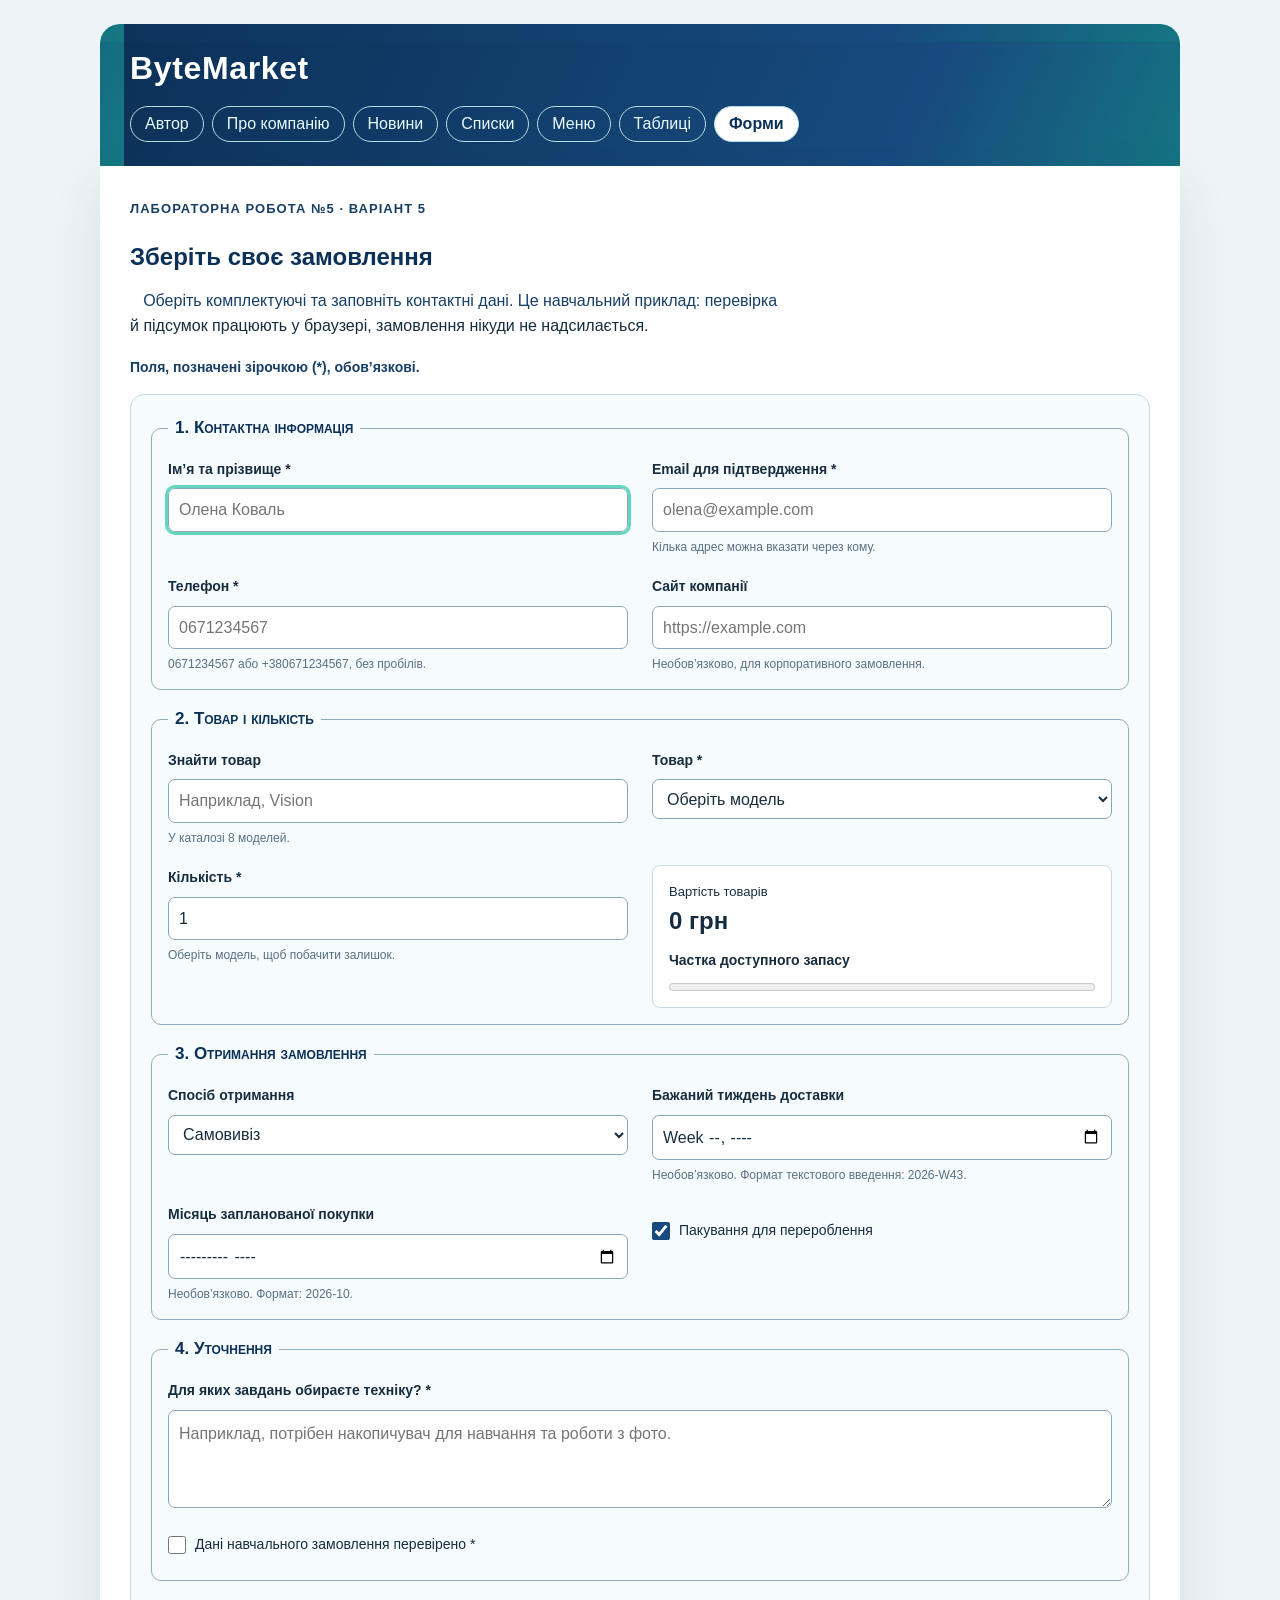
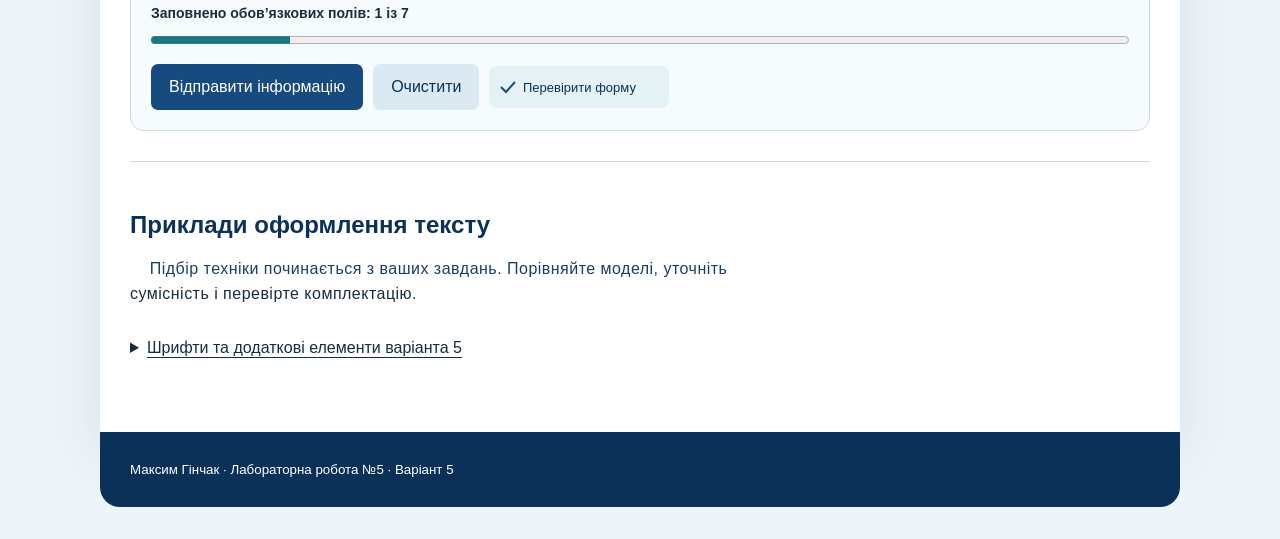
==== forms.html @ 2378c134 "Add lab 5 variant 5 forms, validation and report" ====
<!DOCTYPE html>
<html lang="uk">
<head>
  <meta charset="UTF-8">
  <meta name="author" content="Максим Гінчак">
  <meta name="description" content="Форма замовлення ByteMarket. Лабораторна робота №5, варіант 5.">
  <meta name="viewport" content="width=device-width, initial-scale=1.0">
  <title>ByteMarket — форми замовлення</title>
  <link rel="icon" href="assets/images/favicon.svg" type="image/svg+xml">
  <link rel="stylesheet" href="assets/css/styles.css">
  <link rel="stylesheet" href="assets/css/forms.css">
  <script src="assets/js/forms.js" defer></script>
</head>
<body>
  <header class="site-header">
    <h1>ByteMarket</h1>
    <nav aria-label="Головна навігація">
      <a href="index.html">Автор</a>
      <a href="company.html">Про компанію</a>
      <a href="news.html">Новини</a>
      <a href="lists.html">Списки</a>
      <a href="menu.html">Меню</a>
      <a href="tables.html">Таблиці</a>
      <a href="forms.html" class="active" aria-current="page">Форми</a>
    </nav>
  </header>
  <main class="site-main">
    <section class="content-section" aria-labelledby="forms-title">
      <p class="eyebrow">Лабораторна робота №5 · Варіант 5</p>
      <h2 id="forms-title">Зберіть своє замовлення</h2>
      <p class="form-intro">Оберіть комплектуючі та заповніть контактні дані. Це навчальний приклад: перевірка й підсумок працюють у браузері, замовлення нікуди не надсилається.</p>
      <p class="required-note">Поля, позначені зірочкою (*), обов’язкові.</p>
      <noscript><p>Для локальної перевірки та підсумку увімкніть JavaScript. Без нього кнопки надсилання вимкнені.</p></noscript>
      <form id="order-form" name="order" autocomplete="on" action="#" class="order-form" dir="ltr" style="font-style: normal;" lang="uk">
        <fieldset id="contact-fields">
          <legend lang="uk" title="Контактні дані покупця" dir="ltr">1. Контактна інформація</legend>
          <div class="form-grid">
            <div class="field"><label id="customer-label" for="customer" form="order-form" title="Від 2 до 80 символів">Ім’я та прізвище *</label>
              <input id="customer" name="customer" type="text" required minlength="2" maxlength="80" autocomplete="name" autofocus style="font-weight: 400;" placeholder="Олена Коваль"></div>
            <div class="field"><label for="email">Email для підтвердження *</label>
              <input id="email" name="email" type="email" multiple required autocomplete="email" maxlength="160" placeholder="olena@example.com" aria-describedby="email-hint">
              <small id="email-hint">Кілька адрес можна вказати через кому.</small></div>
            <div class="field"><label for="phone">Телефон *</label>
              <input id="phone" name="phone" type="tel" required autocomplete="tel" maxlength="13" pattern="(\+380|0)[0-9]{9}" placeholder="0671234567" aria-describedby="phone-hint">
              <small id="phone-hint">0671234567 або +380671234567, без пробілів.</small></div>
            <div class="field"><label for="website">Сайт компанії</label>
              <input id="website" name="website" type="url" autocomplete="url" maxlength="200" placeholder="https://example.com">
              <small>Необов’язково, для корпоративного замовлення.</small></div>
          </div>
        </fieldset>
        <fieldset id="product-fields">
          <legend lang="uk" title="Вибір товару та кількості" dir="ltr">2. Товар і кількість</legend>
          <div class="form-grid">
            <div class="field"><label for="product-search">Знайти товар</label>
              <input id="product-search" name="search" type="search" maxlength="60" placeholder="Наприклад, Vision" aria-describedby="search-status">
              <small id="search-status" role="status">У каталозі 8 моделей.</small></div>
            <div class="field"><label for="product">Товар *</label>
              <select id="product" name="product" required>
                <option value="" selected>Оберіть модель</option>
                <optgroup label="Графічні адаптери" style="font-style: normal;" class="product-group" id="gpu-options">
                  <option value="vision" data-price="8900" data-stock="12">BM Vision 8G — 8 900 грн</option>
                  <option value="vision-kit" data-price="9150" data-stock="8">BM Vision 8G + HDMI — 9 150 грн</option>
                </optgroup>
                <optgroup label="Накопичувачі">
                  <option value="swift" data-price="2600" data-stock="20">BM Swift 1TB — 2 600 грн</option>
                  <option value="archive" data-price="2100" data-stock="15">BM Archive 2TB — 2 100 грн</option>
                </optgroup>
                <optgroup label="Оптичні приводи">
                  <option value="disc" data-price="850" data-stock="6">BM Disc RW — 850 грн</option>
                  <option value="portable" data-price="1200" data-stock="10">BM Disc Portable — 1 200 грн</option>
                </optgroup>
                <optgroup label="Аксесуари">
                  <option value="mouse" data-price="450" data-stock="30">BM Click Pro — 450 грн</option>
                  <option value="keyboard" data-price="650" data-stock="25">BM Type Classic — 650 грн</option>
                </optgroup>
              </select></div>
            <div class="field"><label for="quantity">Кількість *</label>
              <input id="quantity" name="quantity" type="number" value="1" min="1" max="30" step="1" required aria-describedby="stock-hint">
              <small id="stock-hint">Оберіть модель, щоб побачити залишок.</small></div>
            <div class="field total-card"><span>Вартість товарів</span><output id="total" for="product quantity" form="order-form">0 грн</output>
              <label for="stock-meter">Частка доступного запасу</label>
              <meter id="stock-meter" class="stock-meter" title="Кількість замовлених одиниць відносно залишку" max="30" min="0" high="24" low="1" optimum="1" value="0">0 із 30</meter>
            </div>
          </div>
        </fieldset>
        <fieldset id="delivery-fields">
          <legend lang="uk" title="Бажані строки та спосіб отримання" dir="ltr">3. Отримання замовлення</legend>
          <div class="form-grid">
            <div class="field"><label for="delivery-method">Спосіб отримання</label>
              <select id="delivery-method" name="delivery"><option value="pickup">Самовивіз</option><option value="post">Поштове відділення</option><option value="courier">Кур’єр</option></select></div>
            <div class="field"><label for="delivery-week">Бажаний тиждень доставки</label>
              <input id="delivery-week" name="week" type="week"><small>Необов’язково. Формат текстового введення: 2026-W43.</small></div>
            <div class="field"><label for="purchase-month">Місяць запланованої покупки</label>
              <input id="purchase-month" name="month" type="month"><small>Необов’язково. Формат: 2026-10.</small></div>
            <div class="field"><label class="check-label" for="packaging"><input id="packaging" name="packaging" type="checkbox" value="recyclable" checked> Пакування для перероблення</label></div>
          </div>
        </fieldset>
        <fieldset id="request-fields">
          <legend lang="uk" title="Побажання до замовлення" dir="ltr">4. Уточнення</legend>
          <label for="request">Для яких завдань обираєте техніку? *</label>
          <textarea id="request" name="request" dirname="request.dir" lang="uk" title="Від 10 до 500 символів" required class="request-text" style="resize: vertical;" minlength="10" maxlength="500" rows="3" placeholder="Наприклад, потрібен накопичувач для навчання та роботи з фото."></textarea>
          <label class="check-label" for="confirmation"><input id="confirmation" name="confirmation" type="checkbox" value="confirmed" required> Дані навчального замовлення перевірено *</label>
        </fieldset>
        <div id="completion-panel" class="completion-panel">
          <label for="form-progress">Заповнено обов’язкових полів: <span id="progress-text">1 із 7</span></label>
          <progress max="7" id="form-progress" lang="uk" value="1">1 із 7</progress>
          <p id="validation-status" role="status" aria-live="polite"></p>
        </div>
        <div class="form-actions">
          <input id="submit-order" type="submit" value="Відправити інформацію" formtarget="_self" disabled>
          <button form="order-form" type="reset" name="clear">Очистити</button>
          <input id="preview-order" type="image" src="assets/images/check-order.svg" alt="Перевірити форму" width="180" height="42" formtarget="_self" disabled>
        </div>
      </form>
      <section id="order-result" class="order-result" aria-labelledby="result-title" hidden>
        <h3 id="result-title">Дані перевірено</h3>
        <p id="result-message"></p>
        <dl id="result-details"></dl>
      </section>
    </section>
    <section class="content-section typography-section" aria-labelledby="typography-title">
      <h2 id="typography-title">Приклади оформлення тексту</h2>
      <p class="typography-intro">Підбір техніки починається з ваших завдань. Порівняйте моделі, уточніть сумісність і перевірте комплектацію.</p>
      <details id="learning-details">
        <summary title="Приклади HTML і CSS варіанта 5" class="learning-summary" id="learning-summary">Шрифти та додаткові елементи варіанта 5</summary>
        <div id="typography-samples" class="typography-samples">
          <p class="family-sans">ByteMarket: sans-serif, вага 900.</p>
          <p class="family-lucida">ByteMarket: Lucida Sans Unicode, легший шрифт.</p>
          <p class="family-regular">ByteMarket: Lucida Sans Regular, small-caps.</p>
          <p class="family-geneva">ByteMarket: Geneva, semi-condensed.</p>
          <p class="family-narrow">ByteMarket: Arial Narrow, extra-expanded.</p>
          <p class="system-font">Шрифт системних піктограм: font: icon.</p>
          <pre class="preformatted-sample">Модель       Кількість
BM Vision    1</pre>
          <label for="operator-note">Службова примітка (лише для перегляду)</label>
          <textarea id="operator-note" disabled dirname="operator-note.dir" lang="uk" title="Недоступне для редагування поле" class="disabled-text" style="resize: none;" rows="2">Навчальний каталог. Дані вигадані.</textarea>
          <button form="order-form" type="button" name="unavailable" disabled>Недоступна дія</button>
          <p>Застарілий тег keygen наведено за умовою; сучасний браузер не створює через нього ключі.</p>
          <keygen id="legacy-keygen" dir="ltr" form="order-form" style="display: none;" lang="uk">
          <p class="legacy-speech">Звукові властивості попередніх версій CSS наведено в forms.css для навчального прикладу.</p>
        </div>
      </details>
    </section>
  </main>
  <footer class="site-footer"><small>Максим Гінчак · Лабораторна робота №5 · Варіант 5</small></footer>
</body>
</html>
---- assets/css/styles.css ----
/* Лабораторна робота №5, варіант 5. Спільне оформлення ByteMarket. */
:root {
  color-scheme: light;
  --ink: #172d3f;
  --blue: #174a7e;
  --blue-dark: #0c3158;
  --aqua: #67d6c0;
  --paper: #ffffff;
  --muted: #587083;
  --line: #c9d8e2;
}

html { scroll-behavior: smooth; }
body {
  box-sizing: border-box;
  width: min(100% - 32px, 1080px);
  min-width: 280px;
  min-height: 100vh;
  margin: 0 auto;
  padding: 24px 0 32px;
  color: var(--ink);
  background-color: #edf4f7;
  background-image: url("../images/graphics-card.jpg");
  background-attachment: scroll;
  background-position: right top;
  background-size: 0 0; /* Локальне зображення підключене, але не заважає читанню. */
  font-family: -apple-system, BlinkMacSystemFont, "Segoe UI", Arial, sans-serif;
  line-height: 160%;
  direction: ltr;
  unicode-bidi: normal;
}

.site-header,
.site-footer {
  padding: 24px 30px;
  color: white;
  background-color: var(--blue-dark);
}
.site-header {
  border-radius: 20px 20px 0 0;
  background-image: linear-gradient(115deg, #0c3158, #174a7e 72%, #157983);
  background-position: 24px 18px;
  background-attachment: scroll;
}
.site-header h1 { margin: 0 0 18px; color: white; letter-spacing: .02em; }
.site-footer { border-radius: 0 0 20px 20px; }
.site-footer a { color: white; }

nav { display: flex; flex-wrap: wrap; gap: 8px; }
nav a {
  display: inline;
  padding: 8px 14px;
  border: 1px solid #b6dce3;
  border-radius: 999px;
  color: #e9fbff;
  text-decoration: none;
  line-height: normal;
}
nav a.active { background: white; color: var(--blue-dark); font-weight: 700; }
nav a:hover, nav a:focus-visible { background: #d8f9f2; color: var(--blue-dark); outline: 2px solid var(--aqua); }

.site-main {
  padding: 30px;
  background: var(--paper);
  box-shadow: 0 18px 48px #163e591a;
}
.content-section { margin-bottom: 30px; }
.content-section + .content-section { border-top: 1px solid var(--line); padding-top: 28px; }
.content-section p { max-width: 74ch; }
.content-section p:first-line { color: #173f66; }
.intro-note:first-letter { color: #157983; font-size: 1.45em; font-weight: 700; }

h1, h2, h3, h4, h5 { line-height: 1.25; }
h2, h3, h4, h5 { color: var(--blue-dark); }
h2 { margin-bottom: 16px; }
section h2 + p { margin-top: 0; } /* сусідній селектор */
article p + p { padding-top: 5px; }
ul li:first-child { font-weight: 700; }
ul li:last-child { margin-bottom: 0; }
article:last-of-type { margin-bottom: 28px; }
:lang(uk) { quotes: "«" "»"; }

img { max-width: 100%; height: auto; }
.main-image {
  display: block;
  width: min(100%, 600px);
  max-height: 340px;
  object-fit: cover;
  object-position: center 42%;
  border: 3px solid #b6dce3;
  border-radius: 14px;
}
#news-image { height: 300px; }

/* Селектори атрибутів із завдання. */
img[alt] { background-color: #e8f1f5; }
a[href="company.html"] { text-underline-offset: 3px; }
article[class~="story"] { border-left-color: #157983; }
input:enabled, select:enabled, button:enabled { cursor: pointer; }
p:empty { display: none; }

.card, .news, .intro-note {
  padding: 18px 20px;
  border: 1px solid var(--line);
  border-radius: 12px;
  background-color: #f6fbfd;
}
.news {
  margin-bottom: 14px;
  border-left: 5px solid #157983;
  overflow: visible;
}
.news h2 { margin-top: 0; }
.news p:last-child { margin-bottom: 0; }
.news .new-label { color: var(--blue-dark) !important; }
#news-note { clear: left; }
#news-note::first-line { font-weight: 600; }

/* Таблиця каталогу й демонстрація груп відображення таблиці. */
table { width: 100%; border-collapse: collapse; }
thead { display: table-header-group; }
tfoot { display: table-footer-group; }
caption { margin-bottom: 10px; font-weight: 700; text-align: left; }
th, td { padding: 10px 12px; border: 1px solid var(--line); text-align: left; }
th { color: white; background: var(--blue); }
tbody tr:nth-child(even) { background: #f2f8fb; }

form {
  max-width: 760px;
  padding: 20px;
  border: 1px solid var(--line);
  border-radius: 14px;
  background: #f6fbfd;
}
fieldset { margin: 0 0 16px; padding: 16px; border: 1px dashed #90afc1; border-radius: 10px; }
fieldset:last-of-type { margin-bottom: 20px; }
legend { padding: 0 7px; color: var(--blue-dark); font-weight: 700; }
label { display: block; margin-bottom: 12px; font-weight: 600; }
label:last-child { margin-bottom: 0; }
input, select {
  box-sizing: border-box;
  display: block;
  width: 100%;
  max-width: 500px;
  min-height: 40px;
  margin-top: 5px;
  padding: 8px 10px;
  border: 1px solid #88a8bb;
  border-radius: 7px;
  color: var(--ink);
  background: white;
  font: inherit;
}
input:focus-visible, select:focus-visible { outline: 3px solid #67d6c0; outline-color: #67d6c0; }
button {
  padding: 10px 18px;
  border: 0;
  border-radius: 7px;
  color: white;
  background: var(--blue);
  font: inherit;
}
button:hover { background: var(--blue-dark); }

pre { max-width: 100%; padding: 15px; overflow: auto; background: #edf4f7; }
address { font-style: normal; }
:where(a, button) { outline-offset: 3px; }

/* Навчальна частина: решта значень варіанта 5 показана на реальних блоках.
   display: compact і run-in — застарілі значення; сучасний браузер їх ігнорує.
   Тому для відповідних елементів наступна декларація задає працездатну заміну. */
.legacy-compact { display: compact; display: inline; }
.legacy-run-in { display: run-in; display: inline; }
.inline-table-sample { display: inline-table; }
.static-sample { position: static; z-index: auto; }
.fixed-sample { position: fixed; right: 12px; bottom: 12px; }
.float-sample { float: left; margin-right: 12px; }
.float-reset { float: none; clear: none; }
.clear-left { clear: left; }
.bidi-sample { unicode-bidi: bidi-override; direction: ltr; }
.sizing-sample { width: 100%; min-width: 12rem; height: 40px; min-height: 2rem; }
.sizing-percent { height: 50%; min-height: 25%; }
.spacing-sample {
  margin-right: auto;
  margin-bottom: auto;
  margin-left: auto;
  padding-right: 8px;
  padding-bottom: 8px;
  padding-left: 8px;
}
.spacing-fixed { margin-right: 10px; margin-bottom: 10px; margin-left: 10px; }
.border-thin { border-width: thin; border-right-width: thin; border-left-width: thin; }
.border-sized {
  border-width: 2px;
  border-right-width: 3px;
  border-left-width: 3px;
  border-bottom-color: #67d6c0;
  border-right-color: #174a7e;
  border-left-color: #174a7e;
}
.border-none { border-style: none; border-top-style: none; border-right-style: none; }
.border-groove { border-style: groove; border-top-style: groove; border-right-style: groove; }
.border-dashed { border-style: dashed; border-top-style: dashed; border-right-style: dashed; }
.border-ridge { border-style: ridge; border-top-style: ridge; border-right-style: ridge; }
.normal-line { line-height: normal; }
.percent-line { line-height: 150%; }
.align-baseline { vertical-align: baseline; }
.align-sub { vertical-align: sub; }
.align-text-bottom { vertical-align: text-bottom; }
.align-bottom { vertical-align: bottom; }
.scroll-sample { overflow: auto; }
.clip-sample { position: absolute; clip: rect(0, 100px, 30px, 0); }
.visible-sample { visibility: visible; }
.hidden-sample { visibility: hidden; }
.outline-sample { outline: 2px solid #67d6c0; outline-color: #67d6c0; }
.image-position-right { background-image: url("../images/graphics-card.jpg"); background-position: right; }
.image-position-percent { background-image: url("../images/graphics-card.jpg"); background-position: 25% 50%; }

@media (max-width: 660px) {
  body { width: 100%; padding: 0; }
  .site-header, .site-main, .site-footer { padding: 20px; border-radius: 0; }
  .site-main { overflow-x: auto; }
  th, td { padding: 8px; font-size: 14px; }
  nav a { display: inline-block; }
}

/* Оформлення, перенесене з HTML у спільний CSS. */
#author-title { text-align: center; }
.author-greeting { font-size: 18px; }
.author-interests { color: #333; }
.author-goals { font-size: 18px; text-align: left; }
.author-divider { height: 3px; border: 0; background-color: var(--blue); }
#company-quote { color: var(--blue); }
.new-label { color: var(--blue); font-weight: 700; }
#news-list { margin-top: 20px; }
#old-date { color: #777; }
#sale-name { font-size: 18px; }
.break-point { word-break: normal; }

/* Лабораторна №3: списки, меню та посилання. */
.eyebrow {
  margin: 0 0 8px;
  color: var(--muted);
  font-size: 13px;
  font-weight: 700;
  letter-spacing: .08em;
  text-transform: uppercase;
}

.catalog-list {
  list-style-type: square;
  list-style-image: url("../images/list-marker.svg");
  list-style-position: outside;
  padding-left: 28px;
}
.catalog-item { margin-bottom: 10px; padding-left: 7px; }
.catalog-item::marker { color: #157983; }

.steps-list { list-style: none; counter-reset: selection-step; padding-left: 0; }
.step-item {
  position: relative;
  min-height: 36px;
  margin: 0 0 14px;
  padding: 8px 10px 8px 52px;
  counter-increment: selection-step;
  background: #f6fbfd;
  border: 1px solid var(--line);
  border-radius: 9px;
}
.step-item::before {
  content: counter(selection-step);
  position: absolute;
  left: 12px;
  top: 6px;
  width: 30px;
  height: 30px;
  border-radius: 50%;
  color: white;
  background: var(--blue);
  text-align: center;
  line-height: 30px;
  font-weight: 700;
}
.terms-list { max-width: 800px; }
.terms-list dt { margin-top: 14px; color: var(--blue-dark); font-weight: 700; }
.terms-list dd { margin: 3px 0 0 22px; padding-bottom: 8px; border-bottom: 1px solid var(--line); }
.list-callout { padding: 16px 20px; border-left: 4px solid #157983; background: #f6fbfd; }
.list-callout h2 { margin-top: 0; }

.project-menu, .resource-menu {
  display: grid;
  gap: 10px;
  padding: 0;
  list-style: none;
}
.project-menu { grid-template-columns: repeat(auto-fit, minmax(180px, 1fr)); }
.project-menu li { margin: 0; }
.project-menu a, .resource-menu a {
  display: block;
  padding: 12px 15px;
  border: 1px solid var(--line);
  border-radius: 9px;
  background: #f6fbfd;
  color: var(--blue-dark);
  text-decoration: none;
  font-weight: 600;
}
.project-menu a:hover, .resource-menu a:hover { background: #e3f5f2; text-decoration: underline; }
#section-navigation { margin: 16px 0; }
#section-navigation a { color: var(--blue-dark); border-color: var(--line); }
.legacy-menu-item { list-style: none; }
.legacy-note { color: var(--muted); font-size: 14px; }
.store-marquee {
  display: block;
  padding: 12px;
  border: 1px dashed #90afc1;
  border-radius: 8px;
  background: #f2f8fb;
}
@media (prefers-reduced-motion: reduce) {
  html { scroll-behavior: auto; }
  .store-marquee { scroll-behavior: auto; }
}
---- assets/css/forms.css ----
.order-form { max-width: none; font-family: sans-serif; }
.order-form fieldset { min-width: 0; border-style: solid; }
.order-form legend { font-family: "Lucida Sans Unicode", sans-serif; font-variant: small-caps; font-size: 17px; }
.form-intro { text-indent: 2%; }
.required-note { font-size: 14px; font-weight: 600; }
.form-grid { display: grid; grid-template-columns: repeat(2, minmax(0, 1fr)); gap: 18px 24px; }
.order-form label { margin: 0 0 6px; font-size: 14px; }
.order-form input, .order-form select { max-width: none; margin-top: 0; min-width: 0; }
.order-form input:enabled:not([type="submit"]):not([type="image"]):not([type="checkbox"]) { cursor: text; }
.field small { display: block; margin-top: 6px; color: var(--muted); font-size: 12px; line-height: 1.5; }
.request-text, .disabled-text { box-sizing: border-box; width: 100%; padding: 10px; border: 1px solid #88a8bb; border-radius: 7px; font: inherit; color: var(--ink); background: white; }
.request-text:focus-visible { outline: 3px solid var(--aqua); }
.order-form .check-label { display: flex; align-items: center; gap: 9px; margin-top: 16px; font-weight: 400; }
.order-form input[type="checkbox"] { flex: 0 0 auto; width: 18px; height: 18px; min-height: 18px; margin: 0; padding: 0; accent-color: #174a7e; }
.total-card { padding: 12px 16px; border: 1px solid var(--line); border-radius: 8px; background: white; }
.total-card > span { font-size: 13px; }
.total-card output { display: block; margin-bottom: 12px; font-size: 24px; font-weight: 900; line-height: 1.3; }
progress, meter { display: block; width: 100%; height: 16px; accent-color: #157983; }
.completion-panel { margin: 16px 0; }
#validation-status { margin-bottom: 0; font-size: 14px; color: #963c24; }
.form-actions { display: flex; flex-wrap: wrap; align-items: center; gap: 10px; }
.form-actions input[type="submit"] { width: auto; margin: 0; padding: 10px 18px; border: 0; color: white; background: var(--blue); }
.form-actions button { background: #dbeaf2; color: var(--blue-dark); }
.form-actions input[type="image"] { width: 180px; height: 42px; min-height: 0; margin: 0; padding: 0; border: 0; border-radius: 7px; background: none; }
button:disabled, input:disabled { cursor: not-allowed; opacity: .65; }
.order-result { margin-top: 24px; padding: 18px 22px; border: 1px solid #80b39e; border-radius: 12px; background: #eff9f3; }
.order-result h3 { margin-top: 0; }
.order-result dl { display: grid; grid-template-columns: 150px minmax(0, 1fr); gap: 7px 16px; margin-bottom: 0; }
.order-result dt { font-weight: 700; }
.order-result dd { margin: 0; overflow-wrap: anywhere; }
.typography-intro { text-indent: 3%; letter-spacing: .03em; }
.learning-summary { cursor: pointer; padding: 12px 0; text-decoration: underline; text-underline-offset: 4px; }
.typography-samples { padding: 16px 20px; border: 1px solid var(--line); border-radius: 10px; }
.family-sans { font-family: sans-serif; font-weight: 900; }
.family-lucida { font-family: "Lucida Sans Unicode", sans-serif; font-weight: lighter; }
.family-regular { font-family: "Lucida Sans Regular", sans-serif; font-variant: small-caps; font-style: normal; }
.family-geneva { font-family: Geneva, sans-serif; font-stretch: semi-condensed; }
.family-narrow { font-family: "Arial Narrow", sans-serif; font-stretch: extra-expanded; text-transform: capitalize; }
.system-font { font: icon; }
.preformatted-sample { white-space: pre; font-size: 14px; letter-spacing: .04em; }
.typography-samples button { margin-top: 12px; }
@page { size: auto; marks: cross; margin: 18mm; }
@media print {
  .site-header nav, .form-actions { display: none; }
  .order-form fieldset, .order-result { page-break-inside: avoid; break-inside: avoid; }
  .typography-section { page-break-before: always; break-before: page; }
  p { orphans: 3; widows: 3; }
  .site-main { box-shadow: none; }
}
@media speech {
  .legacy-speech { volume: 50%; cue-after: url("../audio/notice.wav"); cue: url("../audio/notice.wav") url("../audio/notice.wav"); pause-before: 300ms; play-during: url("../audio/notice.wav") mix repeat; azimuth: left-side; elevation: higher; speech-rate: fast; richness: 60; pitch: x-low; voice-family: male; speak: spell-out; speak-punctuation: code; }
  .family-lucida { volume: loud; azimuth: right; speech-rate: slow; }
}
@media (max-width: 660px) {
  .form-grid { grid-template-columns: minmax(0, 1fr); gap: 16px; }
  .order-form { padding: 14px; }
  .order-form fieldset { padding: 12px; }
  .order-form legend { font-size: 15px; }
  .form-actions { flex-direction: column; align-items: stretch; }
  .form-actions input[type="submit"], .form-actions input[type="image"] { width: 100%; }
  .order-result dl { grid-template-columns: minmax(0, 1fr); gap: 4px; }
  .order-result dd { margin-bottom: 10px; }
  .typography-samples { padding: 12px; }
}
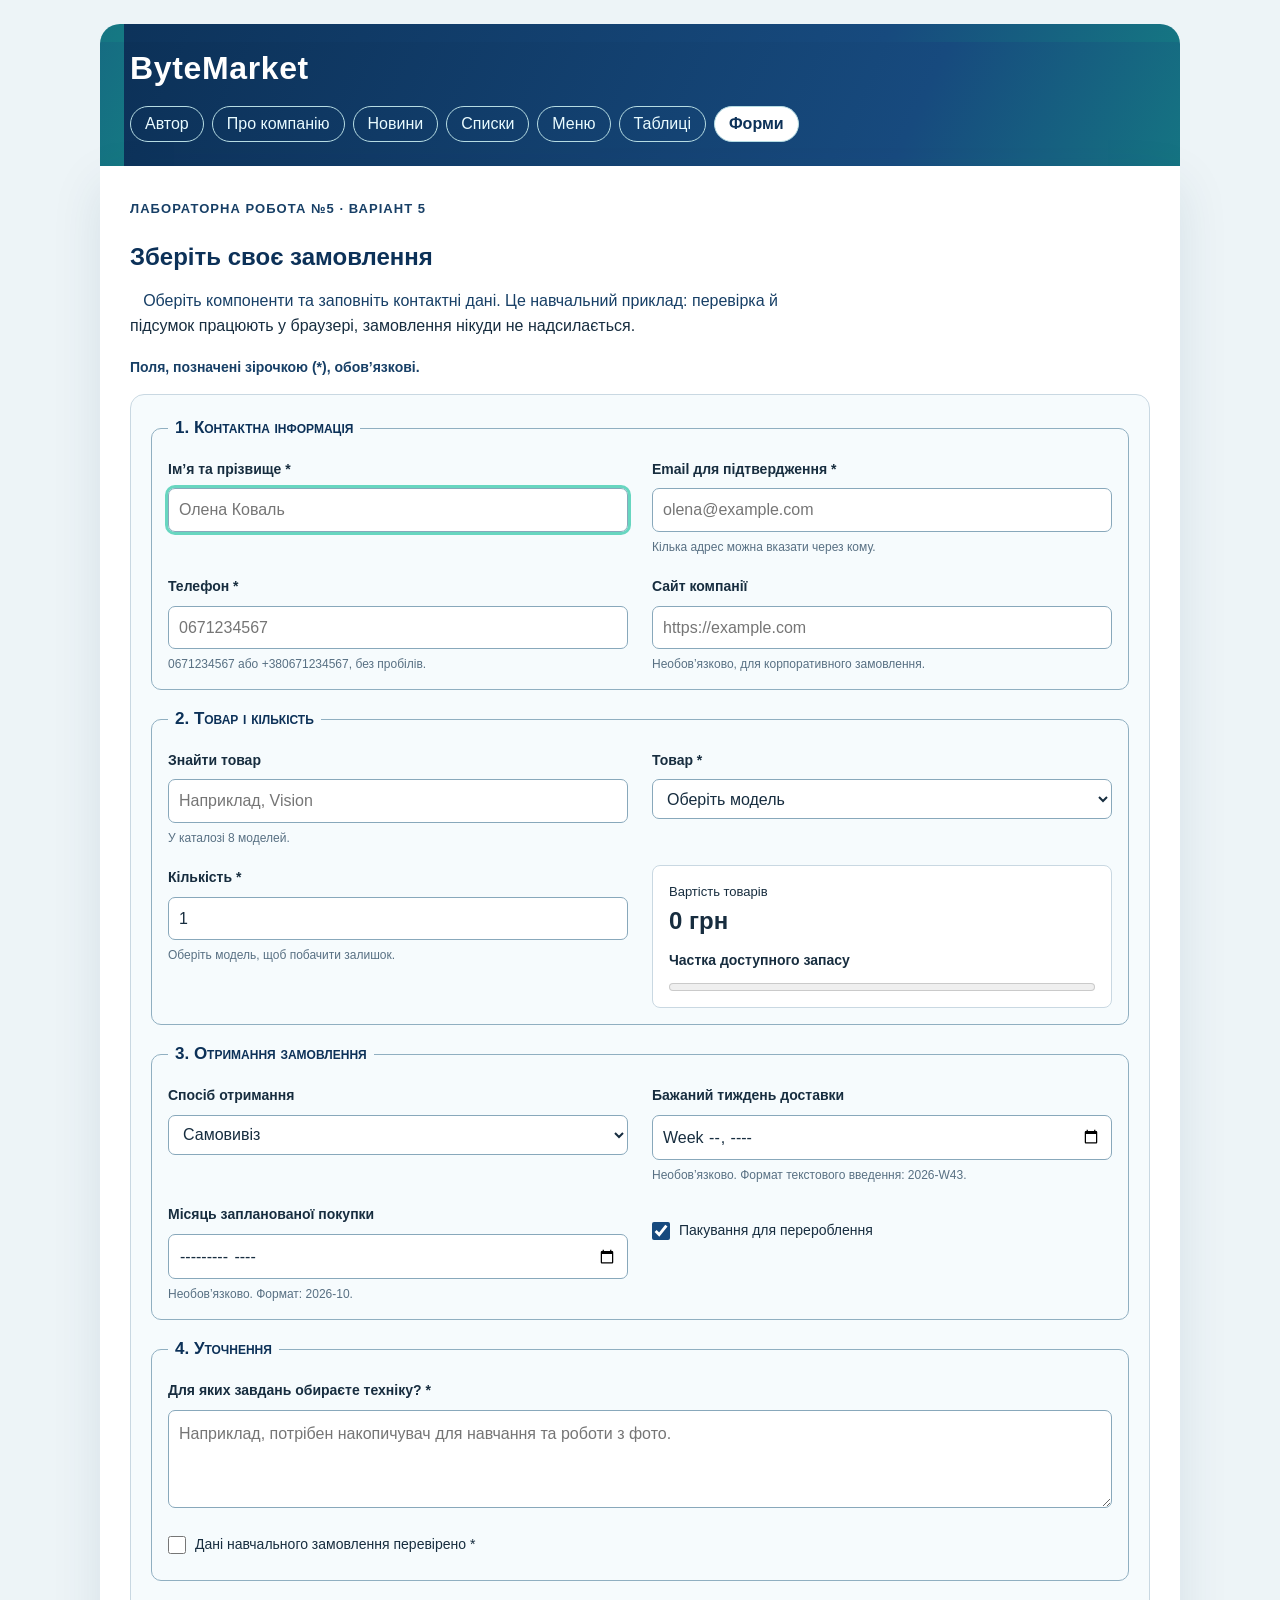
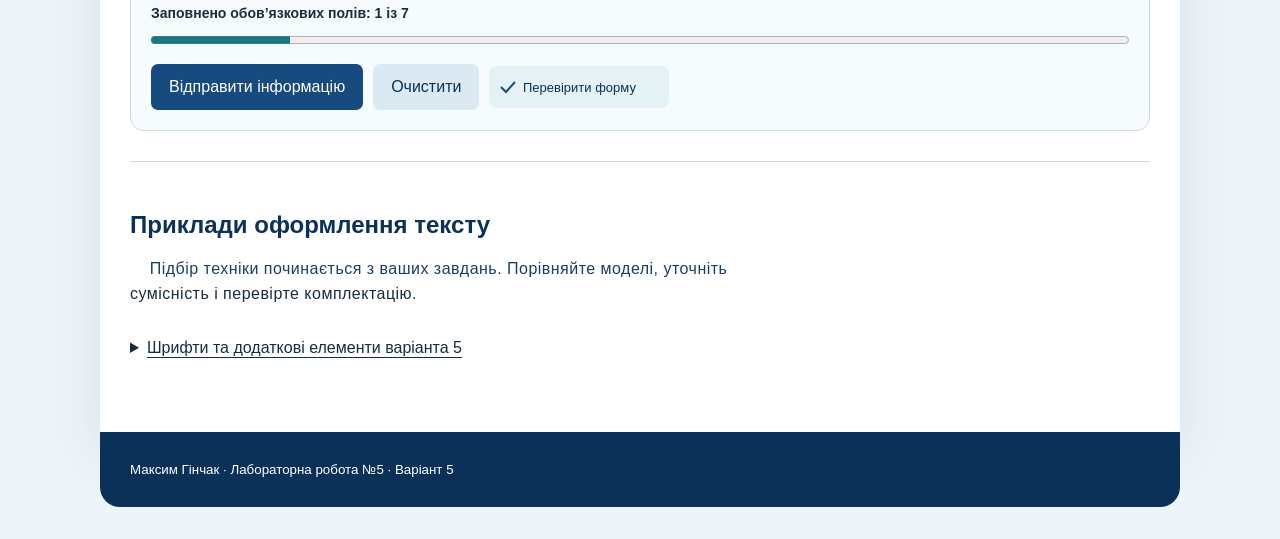
==== commit 2ae982e5: "Fix form markup and document required legacy HTML exceptions" ====
--- a/forms.html
+++ b/forms.html
@@ -28,14 +28,17 @@
     <section class="content-section" aria-labelledby="forms-title">
       <p class="eyebrow">Лабораторна робота №5 · Варіант 5</p>
       <h2 id="forms-title">Зберіть своє замовлення</h2>
-      <p class="form-intro">Оберіть комплектуючі та заповніть контактні дані. Це навчальний приклад: перевірка й підсумок працюють у браузері, замовлення нікуди не надсилається.</p>
+      <p class="form-intro">Оберіть компоненти та заповніть контактні дані. Це навчальний приклад: перевірка й підсумок працюють у браузері, замовлення нікуди не надсилається.</p>
       <p class="required-note">Поля, позначені зірочкою (*), обов’язкові.</p>
       <noscript><p>Для локальної перевірки та підсумку увімкніть JavaScript. Без нього кнопки надсилання вимкнені.</p></noscript>
       <form id="order-form" name="order" autocomplete="on" action="#" class="order-form" dir="ltr" style="font-style: normal;" lang="uk">
         <fieldset id="contact-fields">
           <legend lang="uk" title="Контактні дані покупця" dir="ltr">1. Контактна інформація</legend>
           <div class="form-grid">
-            <div class="field"><label id="customer-label" for="customer" form="order-form" title="Від 2 до 80 символів">Ім’я та прізвище *</label>
+            <div class="field">
+              <!-- Атрибут form у label залишено на вимогу варіанта 5. -->
+              <!--suppress HtmlUnknownAttribute -->
+              <label id="customer-label" for="customer" form="order-form" title="Від 2 до 80 символів">Ім’я та прізвище *</label>
               <input id="customer" name="customer" type="text" required minlength="2" maxlength="80" autocomplete="name" autofocus style="font-weight: 400;" placeholder="Олена Коваль"></div>
             <div class="field"><label for="email">Email для підтвердження *</label>
               <input id="email" name="email" type="email" multiple required autocomplete="email" maxlength="160" placeholder="olena@example.com" aria-describedby="email-hint">
@@ -136,7 +139,9 @@
           <textarea id="operator-note" disabled dirname="operator-note.dir" lang="uk" title="Недоступне для редагування поле" class="disabled-text" style="resize: none;" rows="2">Навчальний каталог. Дані вигадані.</textarea>
           <button form="order-form" type="button" name="unavailable" disabled>Недоступна дія</button>
           <p>Застарілий тег keygen наведено за умовою; сучасний браузер не створює через нього ключі.</p>
-          <keygen id="legacy-keygen" dir="ltr" form="order-form" style="display: none;" lang="uk">
+          <!-- Застарілий keygen залишено лише на вимогу варіанта 5. -->
+          <!--suppress HtmlDeprecatedTag,XmlDeprecatedElement -->
+          <keygen id="legacy-keygen" dir="ltr" form="order-form" style="display: none;" lang="uk"></keygen>
           <p class="legacy-speech">Звукові властивості попередніх версій CSS наведено в forms.css для навчального прикладу.</p>
         </div>
       </details>
